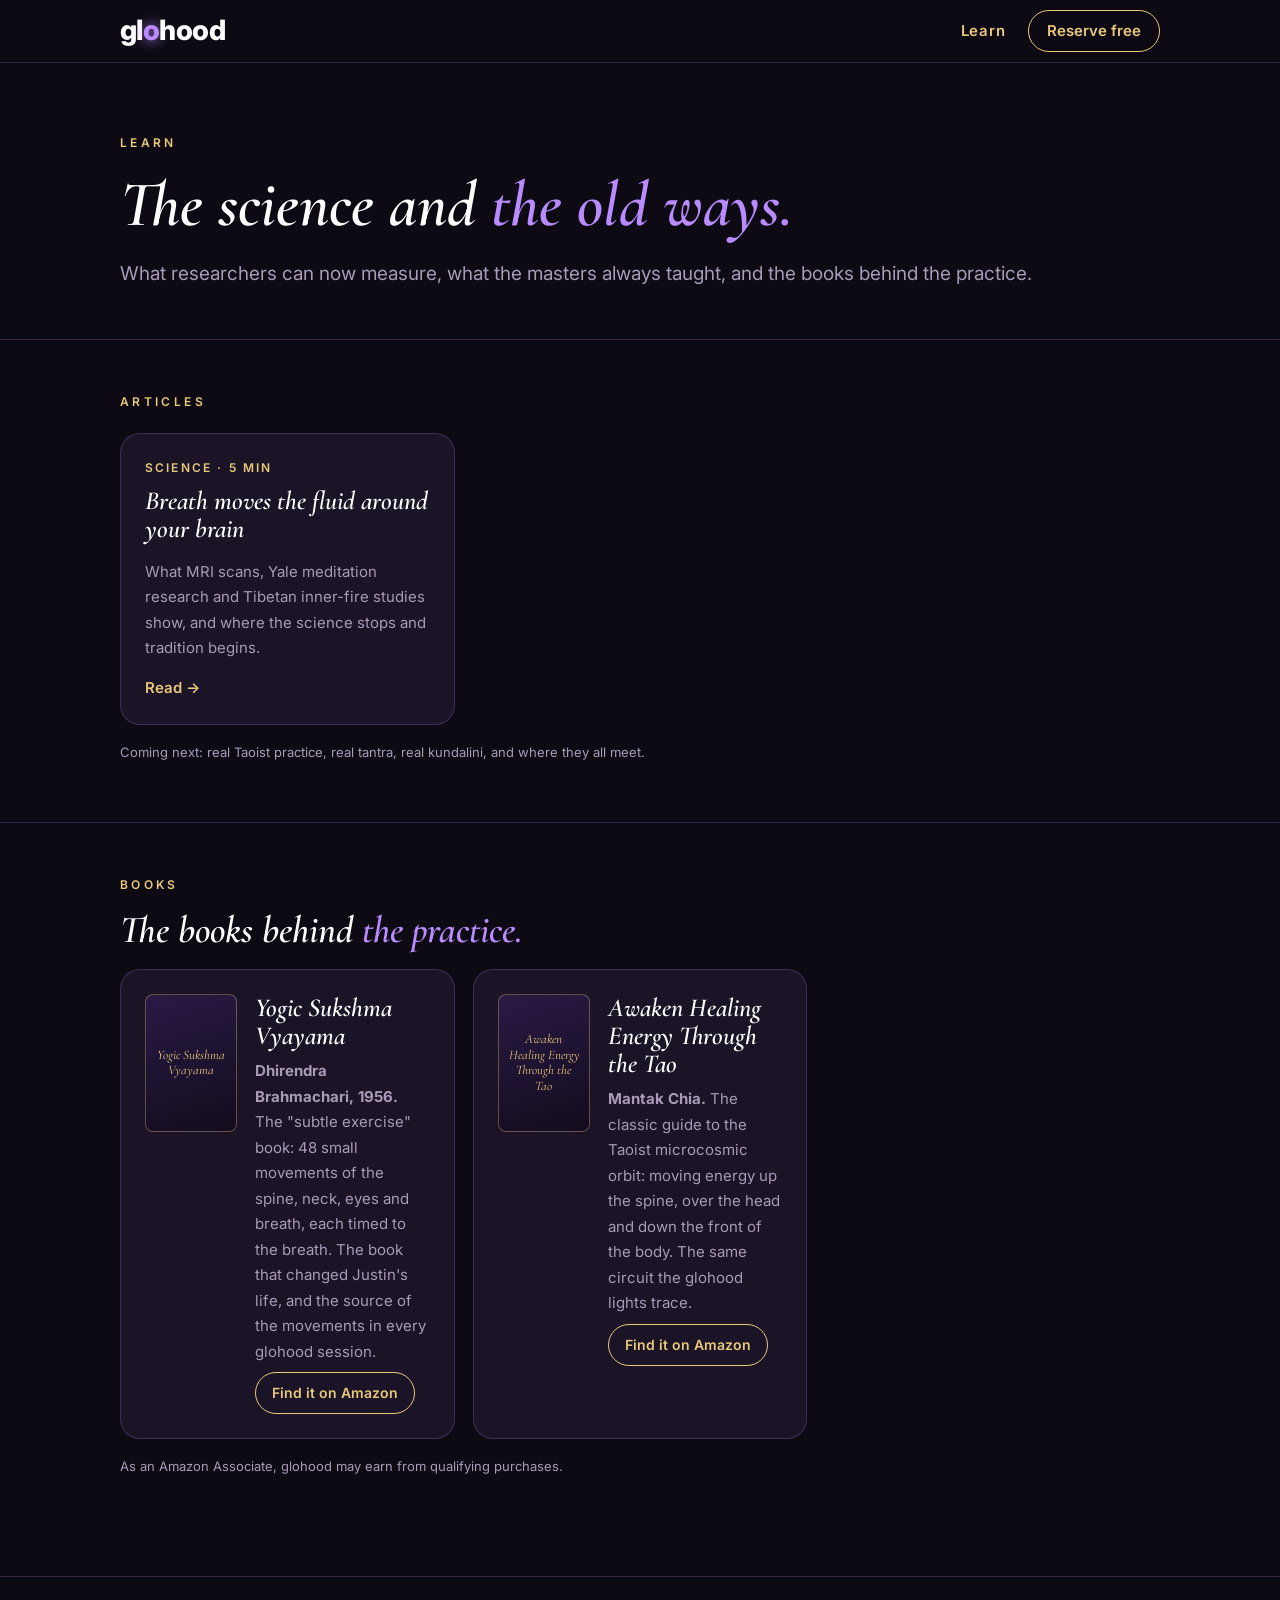
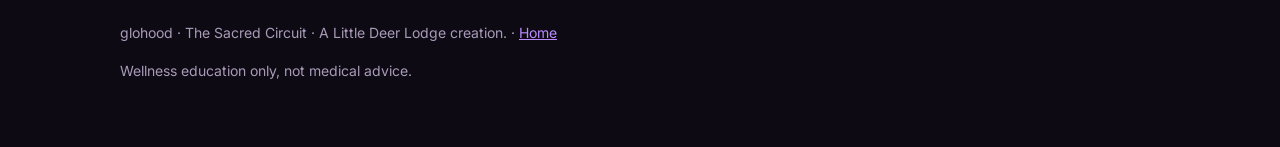
==== learn/index.html @ 160826c7 "Add Learn section, first article, books, and Learn links on homepage Co-Authored-By: Claude Opus 5.5" ====
<!DOCTYPE html>
<html lang="en">
<head>
<meta charset="utf-8">
<meta name="viewport" content="width=device-width, initial-scale=1">
<title>Learn · glohood</title>
<meta name="description" content="The science and the old traditions behind the Sacred Circuit: breath, kundalini, Taoist practice, tantra and meditation.">
<link rel="preconnect" href="https://fonts.googleapis.com">
<link rel="preconnect" href="https://fonts.gstatic.com" crossorigin>
<link href="https://fonts.googleapis.com/css2?family=Cormorant+Garamond:ital,wght@0,500;0,600;1,500;1,600&family=Inter:wght@400;500;600;800&display=swap" rel="stylesheet">
<link rel="stylesheet" href="/learn/learn.css">
</head>
<body>
<nav aria-label="Main">
  <div class="wrap">
    <a class="logo" href="/">gl<span class="o">o</span>hood</a>
    <div class="navr"><a class="navlink on" href="/learn/">Learn</a><a class="btn btn-gold" href="/#reserve">Reserve free</a></div>
  </div>
</nav>

<header class="top">
  <div class="wrap">
    <span class="eye">Learn</span>
    <h1>The science and <em>the old ways.</em></h1>
    <p class="lead">What researchers can now measure, what the masters always taught, and the books behind the practice.</p>
  </div>
</header>

<section>
  <div class="wrap">
    <span class="eye">Articles</span>
    <div class="grid" style="margin-top:18px">
      <a class="card" href="/learn/breath-moves-the-fluid/">
        <span class="eye" style="letter-spacing:.18em">Science · 5 min</span>
        <h3>Breath moves the fluid around your brain</h3>
        <p>What MRI scans, Yale meditation research and Tibetan inner-fire studies show, and where the science stops and tradition begins.</p>
        <span class="more">Read &rarr;</span>
      </a>
    </div>
    <p class="note" style="margin-top:16px">Coming next: real Taoist practice, real tantra, real kundalini, and where they all meet.</p>
  </div>
</section>

<section id="books" style="border-top:1px solid var(--line)">
  <div class="wrap">
    <span class="eye">Books</span>
    <h2 style="margin-top:12px">The books behind <em>the practice.</em></h2>
    <div class="grid" style="margin-top:18px">
      <div class="card book">
        <div class="cover">Yogic Sukshma Vyayama</div>
        <div>
          <h3>Yogic Sukshma Vyayama</h3>
          <p><strong>Dhirendra Brahmachari, 1956.</strong> The "subtle exercise" book: 48 small movements of the spine, neck, eyes and breath, each timed to the breath. The book that changed Justin's life, and the source of the movements in every glohood session.</p>
          <a class="buy" href="https://www.amazon.com/s?k=Yogic+Sukshma+Vyayama+Dhirendra+Brahmachari" target="_blank" rel="noopener sponsored">Find it on Amazon</a>
        </div>
      </div>
      <div class="card book">
        <div class="cover">Awaken Healing Energy Through the Tao</div>
        <div>
          <h3>Awaken Healing Energy Through the Tao</h3>
          <p><strong>Mantak Chia.</strong> The classic guide to the Taoist microcosmic orbit: moving energy up the spine, over the head and down the front of the body. The same circuit the glohood lights trace.</p>
          <a class="buy" href="https://www.amazon.com/s?k=Awaken+Healing+Energy+Through+the+Tao+Mantak+Chia" target="_blank" rel="noopener sponsored">Find it on Amazon</a>
        </div>
      </div>
    </div>
    <p class="note" style="margin-top:16px">As an Amazon Associate, glohood may earn from qualifying purchases.</p>
  </div>
</section>

<footer>
  <div class="wrap">
    <p>glohood · The Sacred Circuit · A Little Deer Lodge creation. · <a href="/">Home</a></p>
    <p>Wellness education only, not medical advice.</p>
  </div>
</footer>
</body>
</html>
---- learn/learn.css ----
:root{--night:#0D0A14;--night2:#151020;--card:#1A1426;--violet:#B98BFF;--gold:#E9C77B;--text:#EEE6F5;--muted:#A99BB8;--line:rgba(185,139,255,.22);--display:"Cormorant Garamond",Georgia,serif;--body:"Inter","Segoe UI",Arial,sans-serif;color-scheme:dark}
*{box-sizing:border-box}
html{background:var(--night)}
body{margin:0;background:var(--night);color:var(--text);font-family:var(--body);font-size:17px;line-height:1.7}
img{max-width:100%;display:block}
a{color:var(--violet)}
:focus-visible{outline:2px solid var(--gold);outline-offset:3px}
.wrap{max-width:1080px;margin:0 auto;padding:0 20px}
.narrow{max-width:720px}
nav{position:sticky;top:0;z-index:10;background:rgba(13,10,20,.88);backdrop-filter:blur(10px);-webkit-backdrop-filter:blur(10px);border-bottom:1px solid var(--line)}
nav .wrap{display:flex;align-items:center;justify-content:space-between;min-height:62px;gap:12px}
.logo{font-weight:800;font-size:28px;letter-spacing:-.02em;color:#fff;text-decoration:none}
.logo .o{color:var(--violet);text-shadow:0 0 14px #B98BFF}
.navr{display:flex;align-items:center;gap:18px}
.navlink{color:var(--text);text-decoration:none;font-weight:600;font-size:15px;letter-spacing:.06em;padding:10px 4px}
.navlink.on,.navlink:hover{color:var(--gold)}
.btn{display:inline-flex;align-items:center;justify-content:center;border-radius:999px;font-weight:600;text-decoration:none;font-family:var(--body)}
.btn-gold{border:1px solid var(--gold);color:var(--gold);min-height:42px;padding:0 18px;font-size:15px;white-space:nowrap}
.eye{font-size:12px;letter-spacing:.28em;text-transform:uppercase;color:var(--gold);font-weight:600}
h1,h2,h3{font-family:var(--display);font-style:italic;font-weight:600;color:#fff;line-height:1.08}
h1{font-size:clamp(40px,7vw,64px);margin:14px 0 16px}
h2{font-size:clamp(28px,4.5vw,38px);margin:48px 0 12px}
h3{font-size:26px;margin:0 0 8px}
h1 em,h2 em{color:var(--violet)}
.lead{color:var(--muted);font-size:19px}
header.top{padding:64px 0 30px;border-bottom:1px solid var(--line)}
section{padding:46px 0}
.grid{display:grid;grid-template-columns:repeat(auto-fill,minmax(280px,1fr));gap:18px}
.card{background:var(--card);border:1px solid var(--line);border-radius:20px;padding:24px;text-decoration:none;color:var(--text);display:flex;flex-direction:column;gap:8px}
a.card:hover{border-color:rgba(233,199,123,.5)}
.card p{color:var(--muted);margin:0;font-size:15px}
.card .more{color:var(--gold);font-weight:600;font-size:15px;margin-top:6px}
.book{display:grid;grid-template-columns:92px 1fr;gap:18px;align-items:start}
.cover{width:92px;aspect-ratio:2/3;border-radius:8px;background:linear-gradient(160deg,#2a1a45,#120c1d);border:1px solid rgba(233,199,123,.35);display:flex;align-items:center;justify-content:center;text-align:center;font-family:var(--display);font-style:italic;color:var(--gold);font-size:13px;padding:8px;line-height:1.2}
.buy{display:inline-flex;margin-top:8px;align-self:flex-start;border:1px solid var(--gold);color:var(--gold);border-radius:999px;padding:8px 16px;font-size:14px;font-weight:600;text-decoration:none}
.note{font-size:13px;color:var(--muted)}
article p,article li{color:#E4DAEE}
article ol,article ul{padding-left:22px}
article strong{color:#fff}
.cite{font-size:14px;color:var(--muted)}
.back{display:inline-block;margin-top:40px;color:var(--gold);font-weight:600;text-decoration:none}
footer{border-top:1px solid var(--line);padding:30px 0 50px;font-size:14px;color:var(--muted);margin-top:40px}
@media (max-width:420px){.navr{gap:12px}.btn-gold{padding:0 14px}}
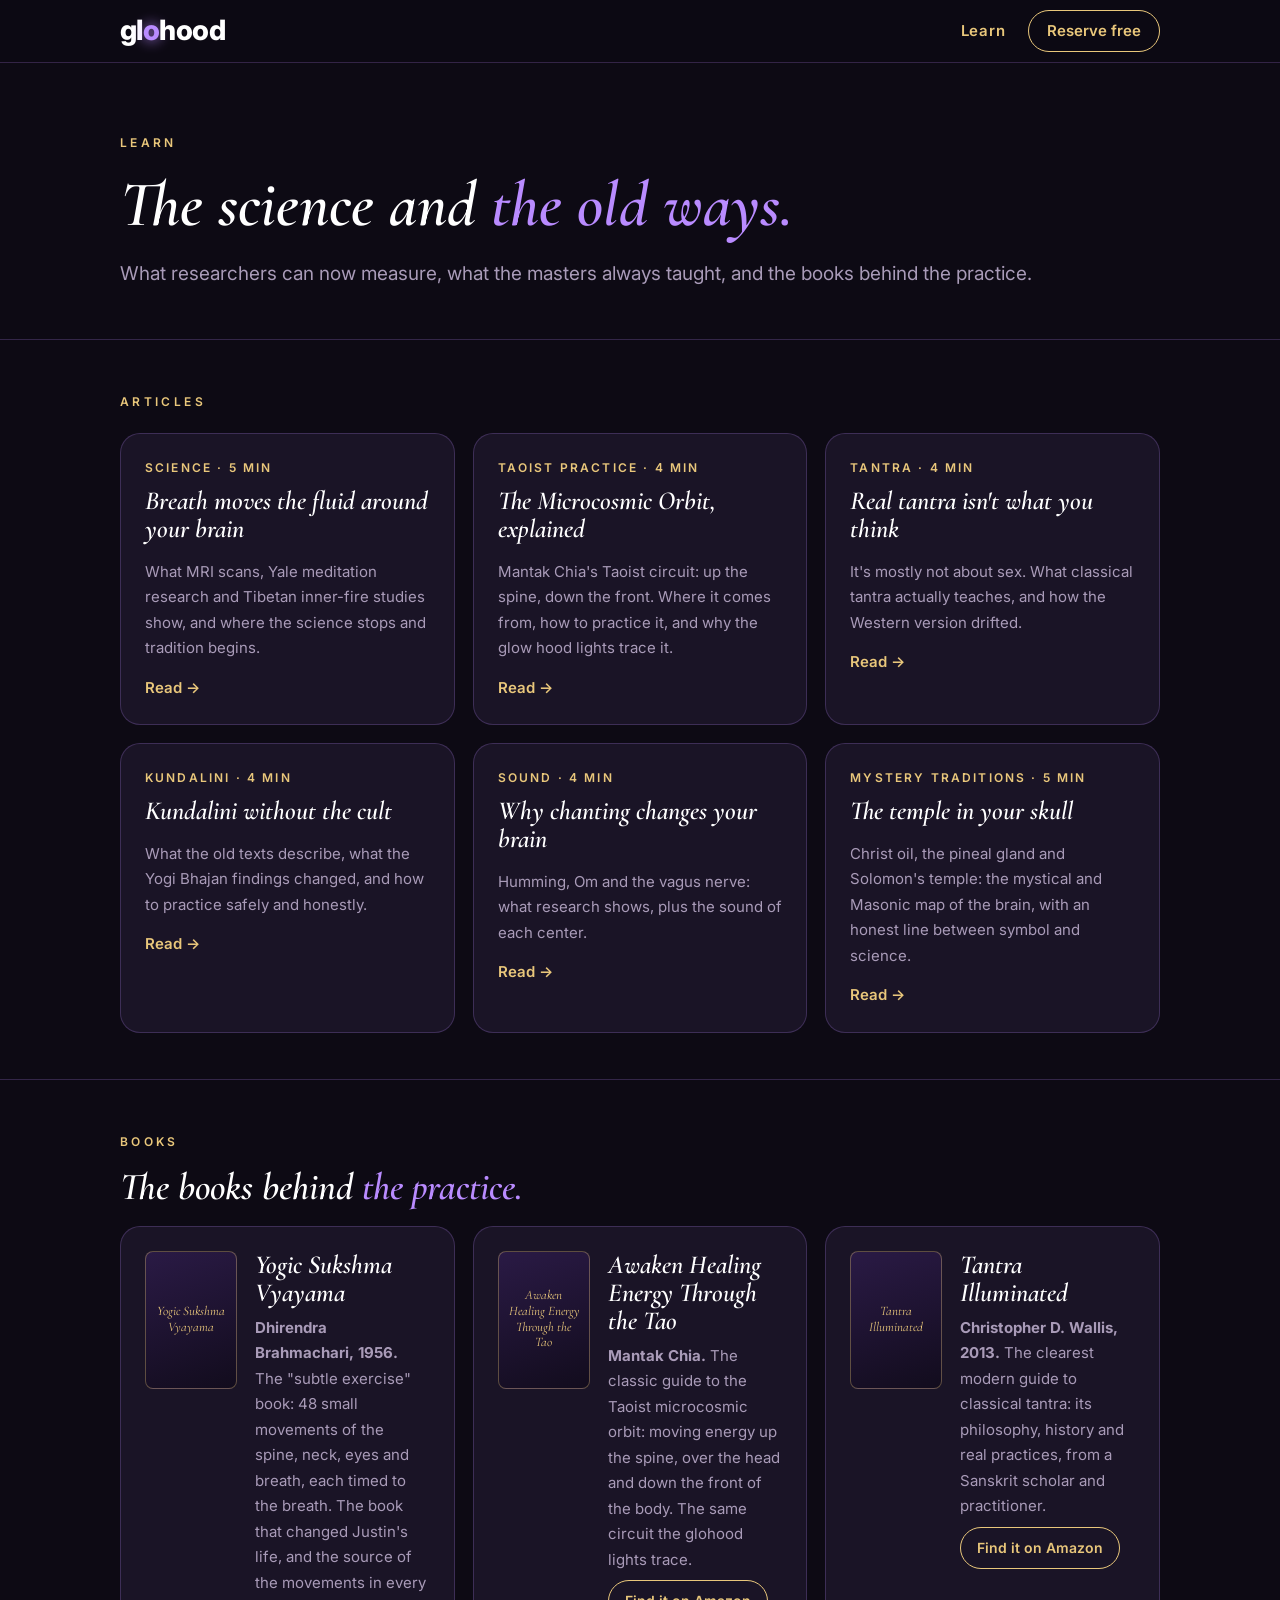
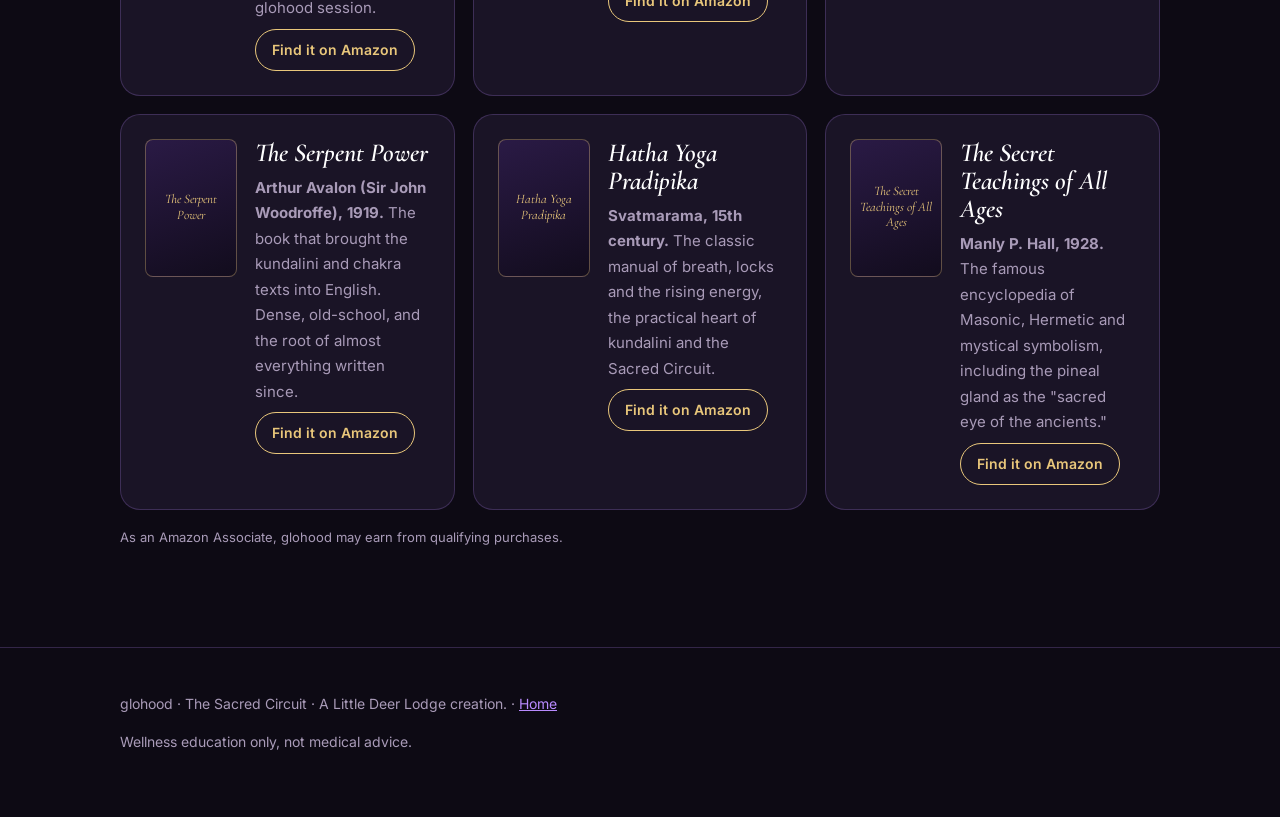
==== commit bec3d9f1: "Add five Learn articles, books, and homepage links Co-Authored-By: Claude Opus 5.5 <noreply@anthropi" ====
--- a/learn/index.html
+++ b/learn/index.html
@@ -36,8 +36,37 @@
         <p>What MRI scans, Yale meditation research and Tibetan inner-fire studies show, and where the science stops and tradition begins.</p>
         <span class="more">Read &rarr;</span>
       </a>
+      <a class="card" href="/learn/microcosmic-orbit/">
+        <span class="eye" style="letter-spacing:.18em">Taoist practice · 4 min</span>
+        <h3>The Microcosmic Orbit, explained</h3>
+        <p>Mantak Chia's Taoist circuit: up the spine, down the front. Where it comes from, how to practice it, and why the glow hood lights trace it.</p>
+        <span class="more">Read &rarr;</span>
+      </a>
+      <a class="card" href="/learn/real-tantra/">
+        <span class="eye" style="letter-spacing:.18em">Tantra · 4 min</span>
+        <h3>Real tantra isn't what you think</h3>
+        <p>It's mostly not about sex. What classical tantra actually teaches, and how the Western version drifted.</p>
+        <span class="more">Read &rarr;</span>
+      </a>
+      <a class="card" href="/learn/kundalini-without-the-cult/">
+        <span class="eye" style="letter-spacing:.18em">Kundalini · 4 min</span>
+        <h3>Kundalini without the cult</h3>
+        <p>What the old texts describe, what the Yogi Bhajan findings changed, and how to practice safely and honestly.</p>
+        <span class="more">Read &rarr;</span>
+      </a>
+      <a class="card" href="/learn/why-chanting-changes-your-brain/">
+        <span class="eye" style="letter-spacing:.18em">Sound · 4 min</span>
+        <h3>Why chanting changes your brain</h3>
+        <p>Humming, Om and the vagus nerve: what research shows, plus the sound of each center.</p>
+        <span class="more">Read &rarr;</span>
+      </a>
+      <a class="card" href="/learn/the-temple-in-your-skull/">
+        <span class="eye" style="letter-spacing:.18em">Mystery traditions · 5 min</span>
+        <h3>The temple in your skull</h3>
+        <p>Christ oil, the pineal gland and Solomon's temple: the mystical and Masonic map of the brain, with an honest line between symbol and science.</p>
+        <span class="more">Read &rarr;</span>
+      </a>
     </div>
-    <p class="note" style="margin-top:16px">Coming next: real Taoist practice, real tantra, real kundalini, and where they all meet.</p>
   </div>
 </section>
 
@@ -62,6 +91,38 @@
           <a class="buy" href="https://www.amazon.com/s?k=Awaken+Healing+Energy+Through+the+Tao+Mantak+Chia" target="_blank" rel="noopener sponsored">Find it on Amazon</a>
         </div>
       </div>
+      <div class="card book">
+        <div class="cover">Tantra Illuminated</div>
+        <div>
+          <h3>Tantra Illuminated</h3>
+          <p><strong>Christopher D. Wallis, 2013.</strong> The clearest modern guide to classical tantra: its philosophy, history and real practices, from a Sanskrit scholar and practitioner.</p>
+          <a class="buy" href="https://www.amazon.com/s?k=Tantra+Illuminated+Christopher+Wallis" target="_blank" rel="noopener sponsored">Find it on Amazon</a>
+        </div>
+      </div>
+      <div class="card book">
+        <div class="cover">The Serpent Power</div>
+        <div>
+          <h3>The Serpent Power</h3>
+          <p><strong>Arthur Avalon (Sir John Woodroffe), 1919.</strong> The book that brought the kundalini and chakra texts into English. Dense, old-school, and the root of almost everything written since.</p>
+          <a class="buy" href="https://www.amazon.com/s?k=The+Serpent+Power+Arthur+Avalon" target="_blank" rel="noopener sponsored">Find it on Amazon</a>
+        </div>
+      </div>
+      <div class="card book">
+        <div class="cover">Hatha Yoga Pradipika</div>
+        <div>
+          <h3>Hatha Yoga Pradipika</h3>
+          <p><strong>Svatmarama, 15th century.</strong> The classic manual of breath, locks and the rising energy, the practical heart of kundalini and the Sacred Circuit.</p>
+          <a class="buy" href="https://www.amazon.com/s?k=Hatha+Yoga+Pradipika" target="_blank" rel="noopener sponsored">Find it on Amazon</a>
+        </div>
+      </div>
+      <div class="card book">
+        <div class="cover">The Secret Teachings of All Ages</div>
+        <div>
+          <h3>The Secret Teachings of All Ages</h3>
+          <p><strong>Manly P. Hall, 1928.</strong> The famous encyclopedia of Masonic, Hermetic and mystical symbolism, including the pineal gland as the "sacred eye of the ancients."</p>
+          <a class="buy" href="https://www.amazon.com/s?k=Secret+Teachings+of+All+Ages+Manly+Hall" target="_blank" rel="noopener sponsored">Find it on Amazon</a>
+        </div>
+      </div>
     </div>
     <p class="note" style="margin-top:16px">As an Amazon Associate, glohood may earn from qualifying purchases.</p>
   </div>
--- a/learn/learn.css
+++ b/learn/learn.css
@@ -41,3 +41,4 @@
 .back{display:inline-block;margin-top:40px;color:var(--gold);font-weight:600;text-decoration:none}
 footer{border-top:1px solid var(--line);padding:30px 0 50px;font-size:14px;color:var(--muted);margin-top:40px}
 @media (max-width:420px){.navr{gap:12px}.btn-gold{padding:0 14px}}
+@media (max-width:350px){.logo{font-size:23px}.navr{gap:8px}.btn-gold{padding:0 12px;font-size:14px}}
